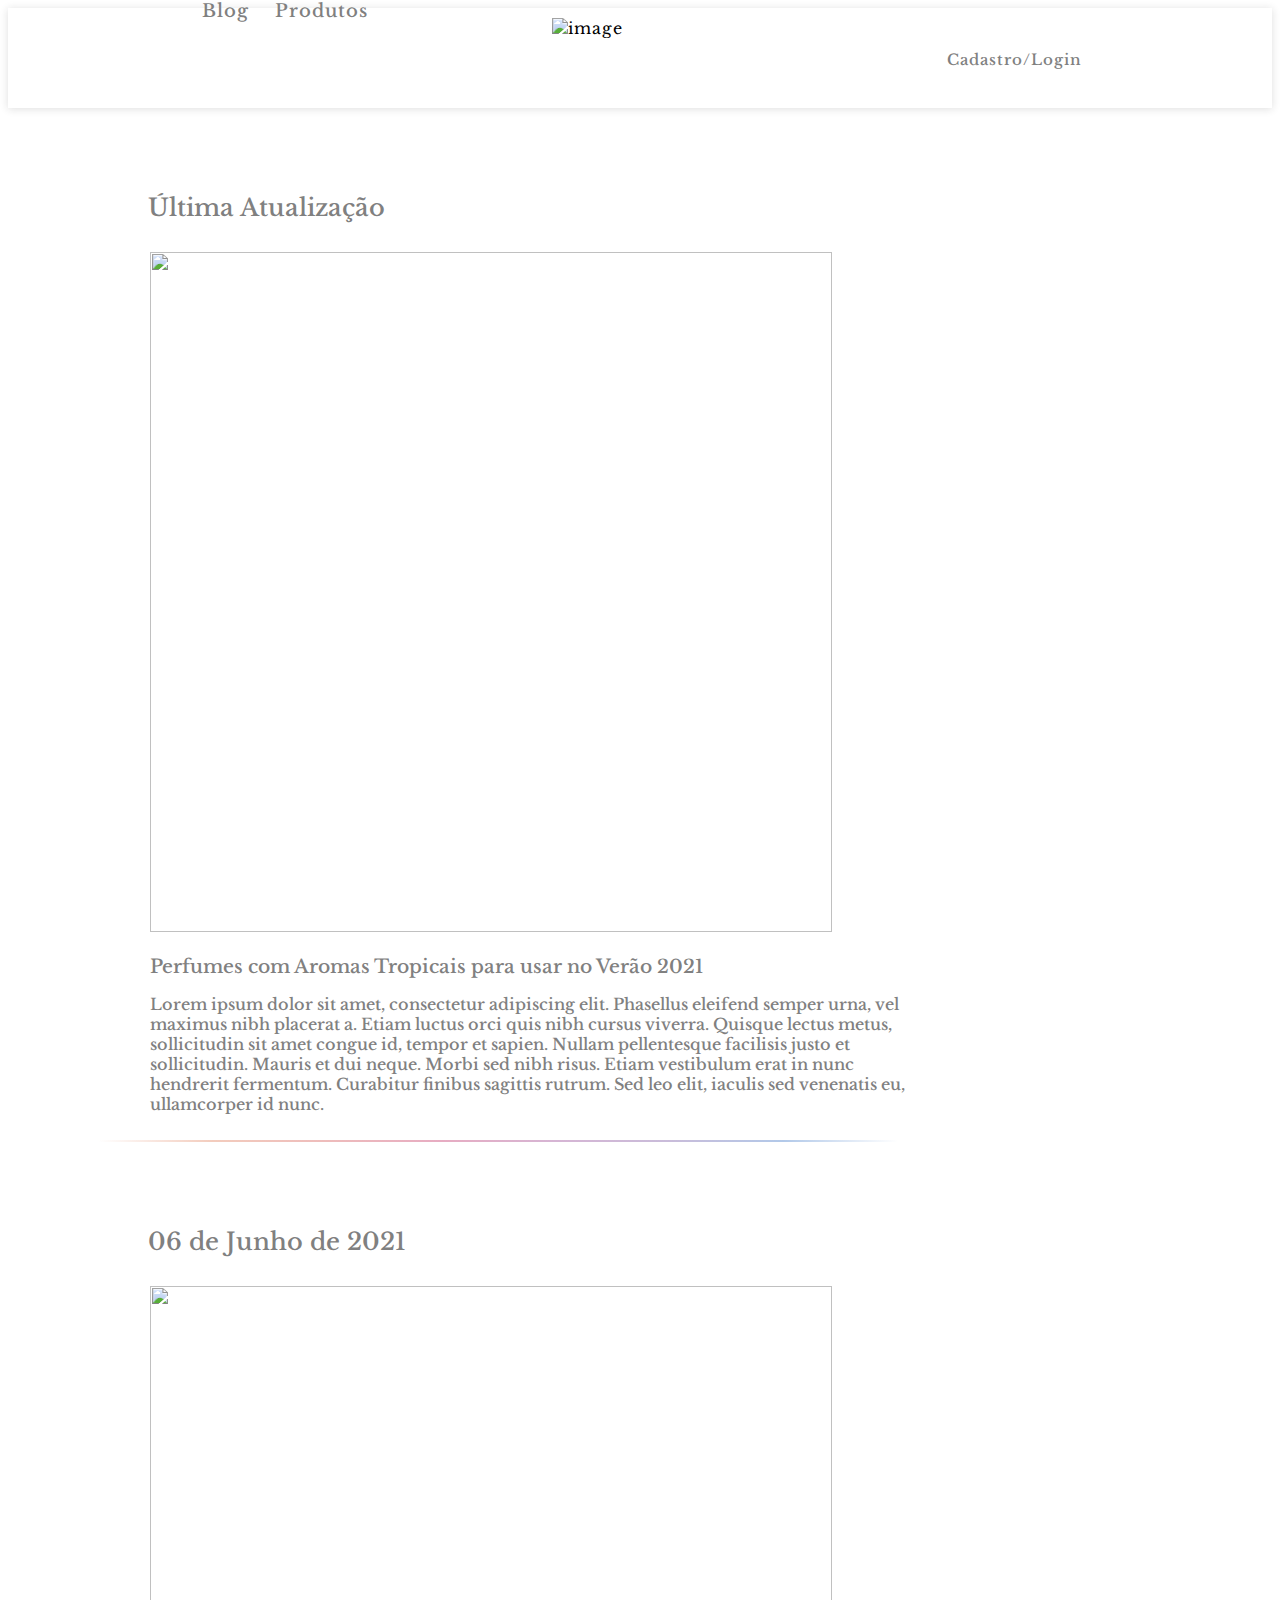
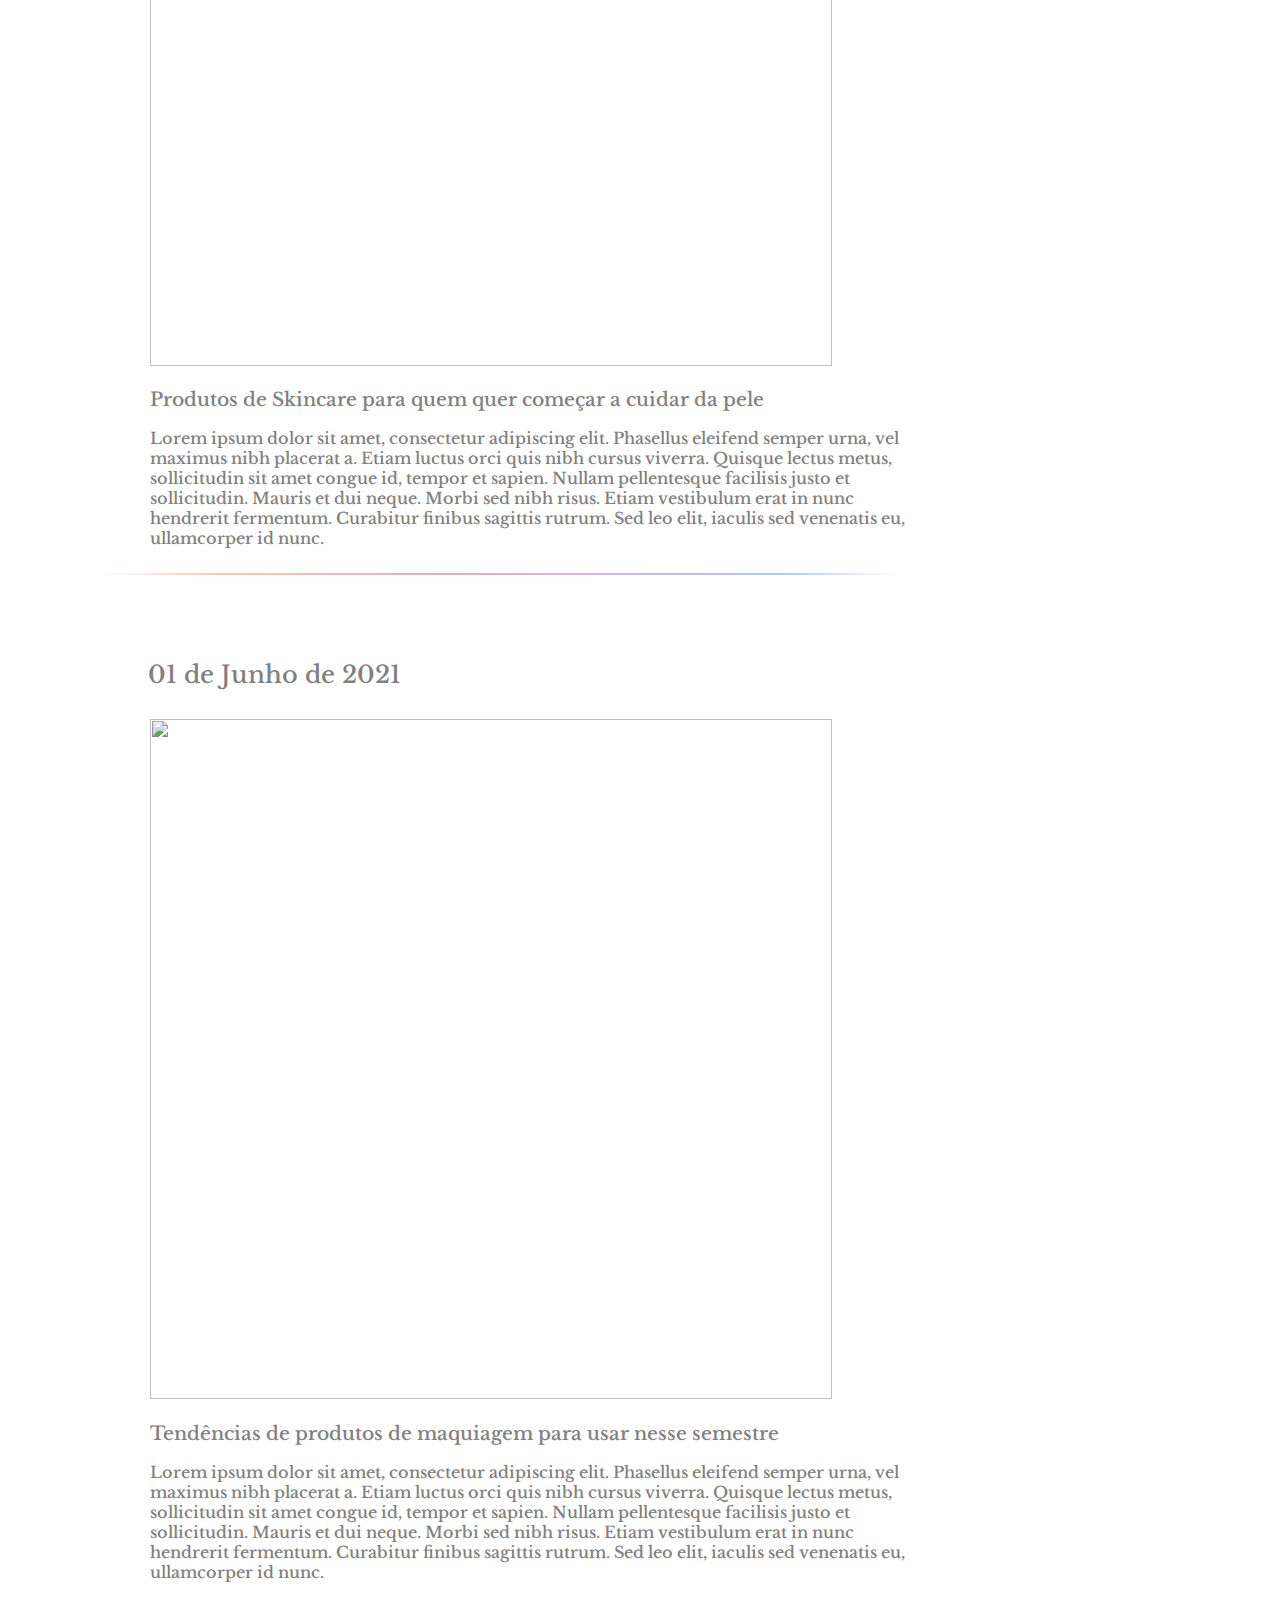
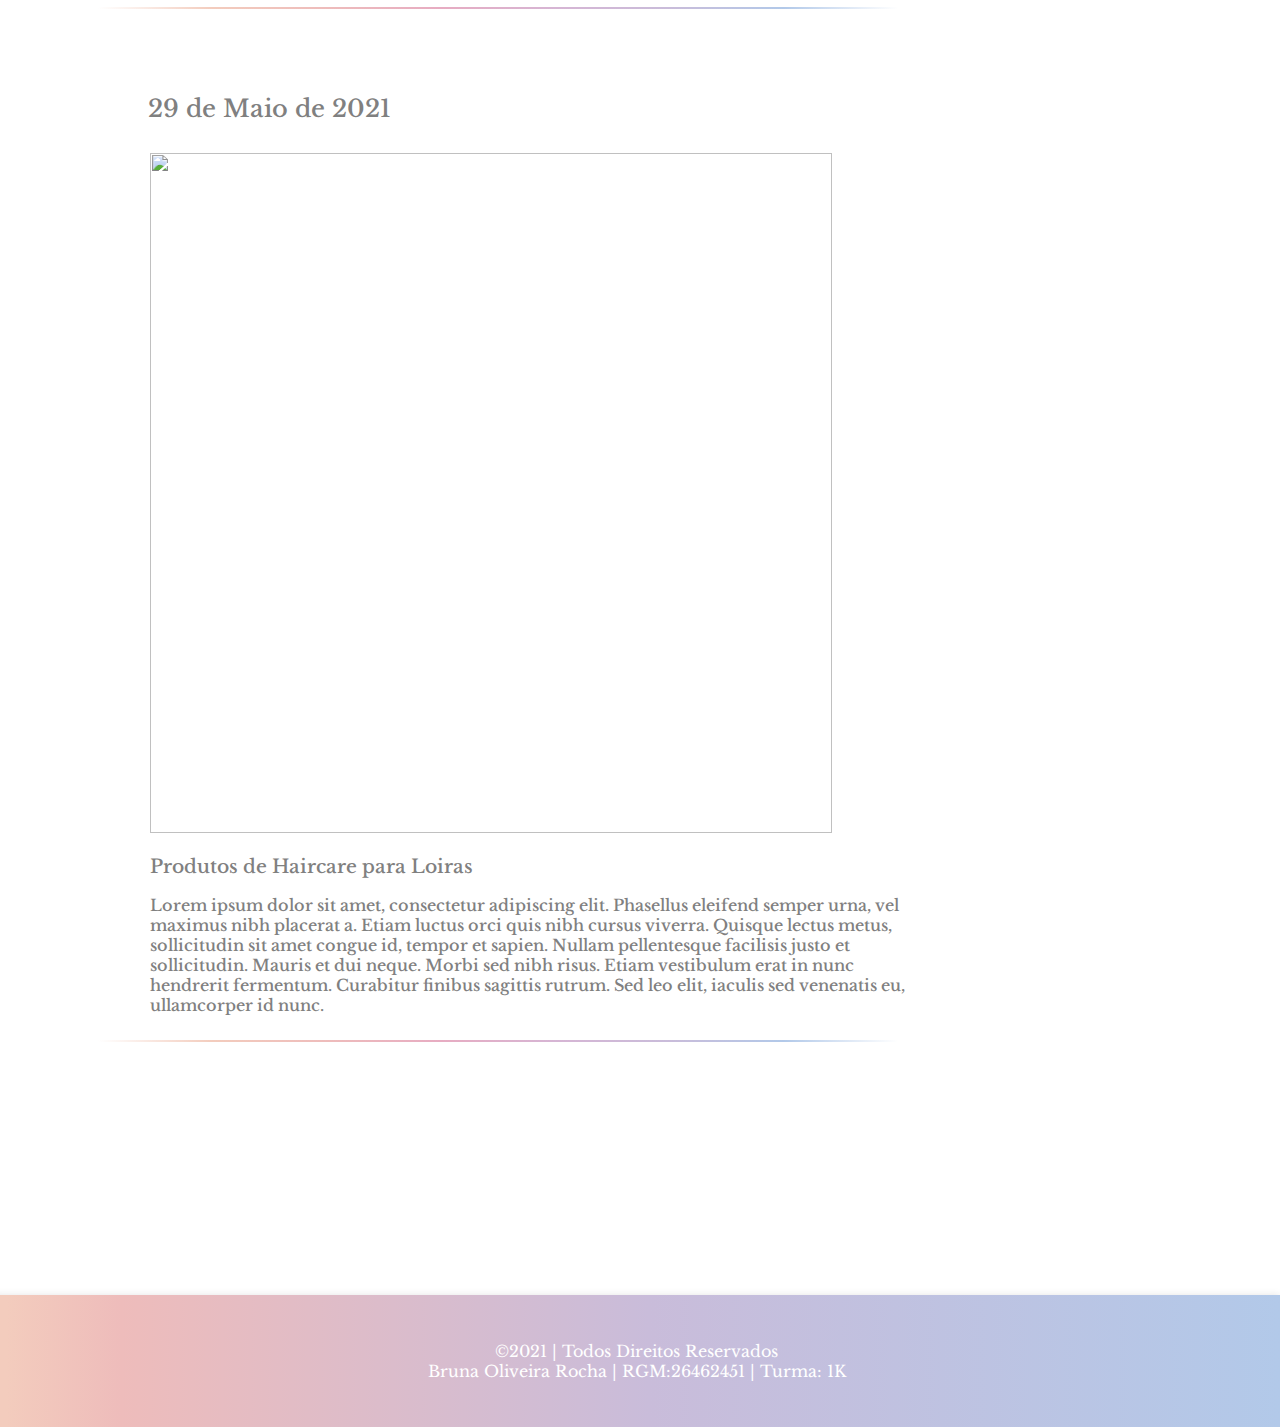
==== index.html @ d84333a5 "Add files via upload" ====
<!DOCTYPE html>
<html lang="en">
<head>
    <meta charset="UTF-8">
    <meta http-equiv="X-UA-Compatible" content="IE=edge">
    <meta name="viewport" content="width=device-width, initial-scale=1.0">
    <link href="style.css" rel="stylesheet" type="text/css">
    <link rel="preconnect" href="https://fonts.gstatic.com">
    <link href="https://fonts.googleapis.com/css2?family=Libre+Baskerville&display=swap" rel="stylesheet">
    <title>Blog | Love Yourself</title>

    <!--Navbarr-->
    <div class="navbar"> 
    <section class="logo">
    <img src="love.svg" alt="image">
    <div class="form">
    <a href="cadastro.html">Cadastro/Login</a>
    </div>
    <div class="blog">
    <a href="index.html">Blog</a>
    <a href="produtos.html">Produtos</a>
    </div>
    </section>
    </div>

    <!--Posts-->
    <h2>Última Atualização</h2>
    <img class="imagempost"src="imagens/post1.jpg">
    <h3 class="titulopost">Perfumes com Aromas Tropicais para usar no Verão 2021</h3>
    <p class="textopost">Lorem ipsum dolor sit amet, consectetur adipiscing elit. Phasellus eleifend semper urna, vel maximus nibh placerat a. Etiam luctus orci quis nibh cursus viverra. Quisque lectus metus, sollicitudin sit amet congue id, tempor et sapien. 
    Nullam pellentesque facilisis justo et sollicitudin. Mauris et dui neque. Morbi sed nibh risus. Etiam vestibulum erat in nunc hendrerit fermentum. Curabitur finibus sagittis rutrum. Sed leo elit, iaculis sed venenatis eu, ullamcorper id nunc. </p>
    </div>
    <hr class="hr2">

    <!--Posts-->
    <h2>06 de Junho de 2021</h2>
    <img class="imagempost"src="imagens/post2.jpg">
    <h3 class="titulopost">Produtos de Skincare para quem quer começar a cuidar da pele</h3>
    <p class="textopost">Lorem ipsum dolor sit amet, consectetur adipiscing elit. Phasellus eleifend semper urna, vel maximus nibh placerat a. Etiam luctus orci quis nibh cursus viverra. Quisque lectus metus, sollicitudin sit amet congue id, tempor et sapien. 
    Nullam pellentesque facilisis justo et sollicitudin. Mauris et dui neque. Morbi sed nibh risus. Etiam vestibulum erat in nunc hendrerit fermentum. Curabitur finibus sagittis rutrum. Sed leo elit, iaculis sed venenatis eu, ullamcorper id nunc. </p>
    </div>
    <hr class="hr2">

    <!--Posts-->
    <h2>01 de Junho de 2021</h2>
    <img class="imagempost"src="imagens/post3.jpg">
    <h3 class="titulopost">Tendências de produtos de maquiagem para usar nesse semestre</h3>
    <p class="textopost">Lorem ipsum dolor sit amet, consectetur adipiscing elit. Phasellus eleifend semper urna, vel maximus nibh placerat a. Etiam luctus orci quis nibh cursus viverra. Quisque lectus metus, sollicitudin sit amet congue id, tempor et sapien. 
    Nullam pellentesque facilisis justo et sollicitudin. Mauris et dui neque. Morbi sed nibh risus. Etiam vestibulum erat in nunc hendrerit fermentum. Curabitur finibus sagittis rutrum. Sed leo elit, iaculis sed venenatis eu, ullamcorper id nunc. </p>
    </div>
    <hr class="hr2">

    <!--Posts-->
    <h2>29 de Maio de 2021</h2>
    <img class="imagempost"src="imagens/post4.jpg">
    <h3 class="titulopost">Produtos de Haircare para Loiras</h3>
    <p class="textopost">Lorem ipsum dolor sit amet, consectetur adipiscing elit. Phasellus eleifend semper urna, vel maximus nibh placerat a. Etiam luctus orci quis nibh cursus viverra. Quisque lectus metus, sollicitudin sit amet congue id, tempor et sapien. 
    Nullam pellentesque facilisis justo et sollicitudin. Mauris et dui neque. Morbi sed nibh risus. Etiam vestibulum erat in nunc hendrerit fermentum. Curabitur finibus sagittis rutrum. Sed leo elit, iaculis sed venenatis eu, ullamcorper id nunc. </p>
    </div>
    <hr class="hr2">
    

     <!--Footer-->
    <footer class="footer">
    <p>©2021 | Todos Direitos Reservados<br>
    Bruna Oliveira Rocha | RGM:26462451 | Turma: 1K 
    </p>

</body>
</html>
---- style.css ----
body {
    background-color: #ffffff;
    font-family: 'Libre Baskerville', serif;
    font-style: normal;
}
.navbar {
    background-color: #FFFFFF;
    height: 100px;
    margin-top: 0px;
    letter-spacing: 1px;
    box-shadow: 0px 1px 8px rgba(36, 36, 36, 0.15);
}
.logo {
    padding-top: 10px;
    padding-left: 43%;
}
.form {
    font-size: 15px;
    font-weight: 500;
    float: right;
    padding-right: 170px;
    padding-top: 32px;
}
a {
    text-decoration: none;
    color: #808080;
    padding-right: 20px;
    font-weight: 500;
}
a:link a:visited {
    color: #f2f2f2;
}
a:hover {
   color: #b2c9e9;
}
.blog {
    font-size: 18px;
    font-weight: 500;
    margin-left: -350px;
    margin-top: -38px;
}
.blog a:hover {
    color: #E7ACC2;

}

/*Posts*/
h2 {
    color:#808080;
    font-style: normal;
    font-weight: 500;
    margin-left: 140px;
    margin-top: 85px;
}

.hr2 {
    margin-top: 2%;
    margin-left: 90px;
    width: 800px;
    border: 0;
    height: 2px;
    background-image: linear-gradient(to right, transparent, #f3ccbd, #eebcbb, #e7acc2, #d6b5d4, #c9bcda, #b2c9e9, transparent);  
}
.imagempost {
    width: 682px;
    height: 680px;
    margin-top: 10px;
    margin-left: 142px;
    image-resolution: 100%;
}
.titulopost {
    font-weight: 500;
    font-style: normal;
    margin-left: 142px;
    color: #808080;
}
.textopost {
    width: 60%;
    font-weight: 500;
    font-style: normal;
    margin-left: 142px;
    margin-top: -2px;
    color: #808080;
}

/*Botão Ver Mais*/
a.btnmore {
    border: 3px solid #E7ACC2;
    color: #E7ACC2;
    margin-left: 50%;
    height: 250px;
    border: (to right, #f3ccbd 1%, #eebcbb 10%, #c9bcda 51%, #b2c9e9 100%);
}
a.btnmore:after {
    border: 3px solid #E7ACC2;
    border: linear-gradient(to right, #f3ccbd 1%, #eebcbb 10%, #c9bcda 51%, #b2c9e9 100%);
    opacity: 0;
}
a.btnmore:hover:after {
    background-image: linear-gradient(to right, #f3ccbd 1%, #eebcbb 10%, #c9bcda 51%, #b2c9e9 100%);
}
.footer {
    background-image: linear-gradient(to right, #f3ccbd 1%, #eebcbb 10%, #c9bcda 51%, #b2c9e9 100%);
    margin-top: 20%;
    text-align: center;
    padding-top: 30px;
    margin-bottom: -15px;
    margin-left: -15px;
    margin-right: -8px;
    padding-bottom: 30px;
    box-shadow: 0px 1px 8px rgba(36, 36, 36, 0.15);
    color: #FFF;
    font-style: normal;
  }
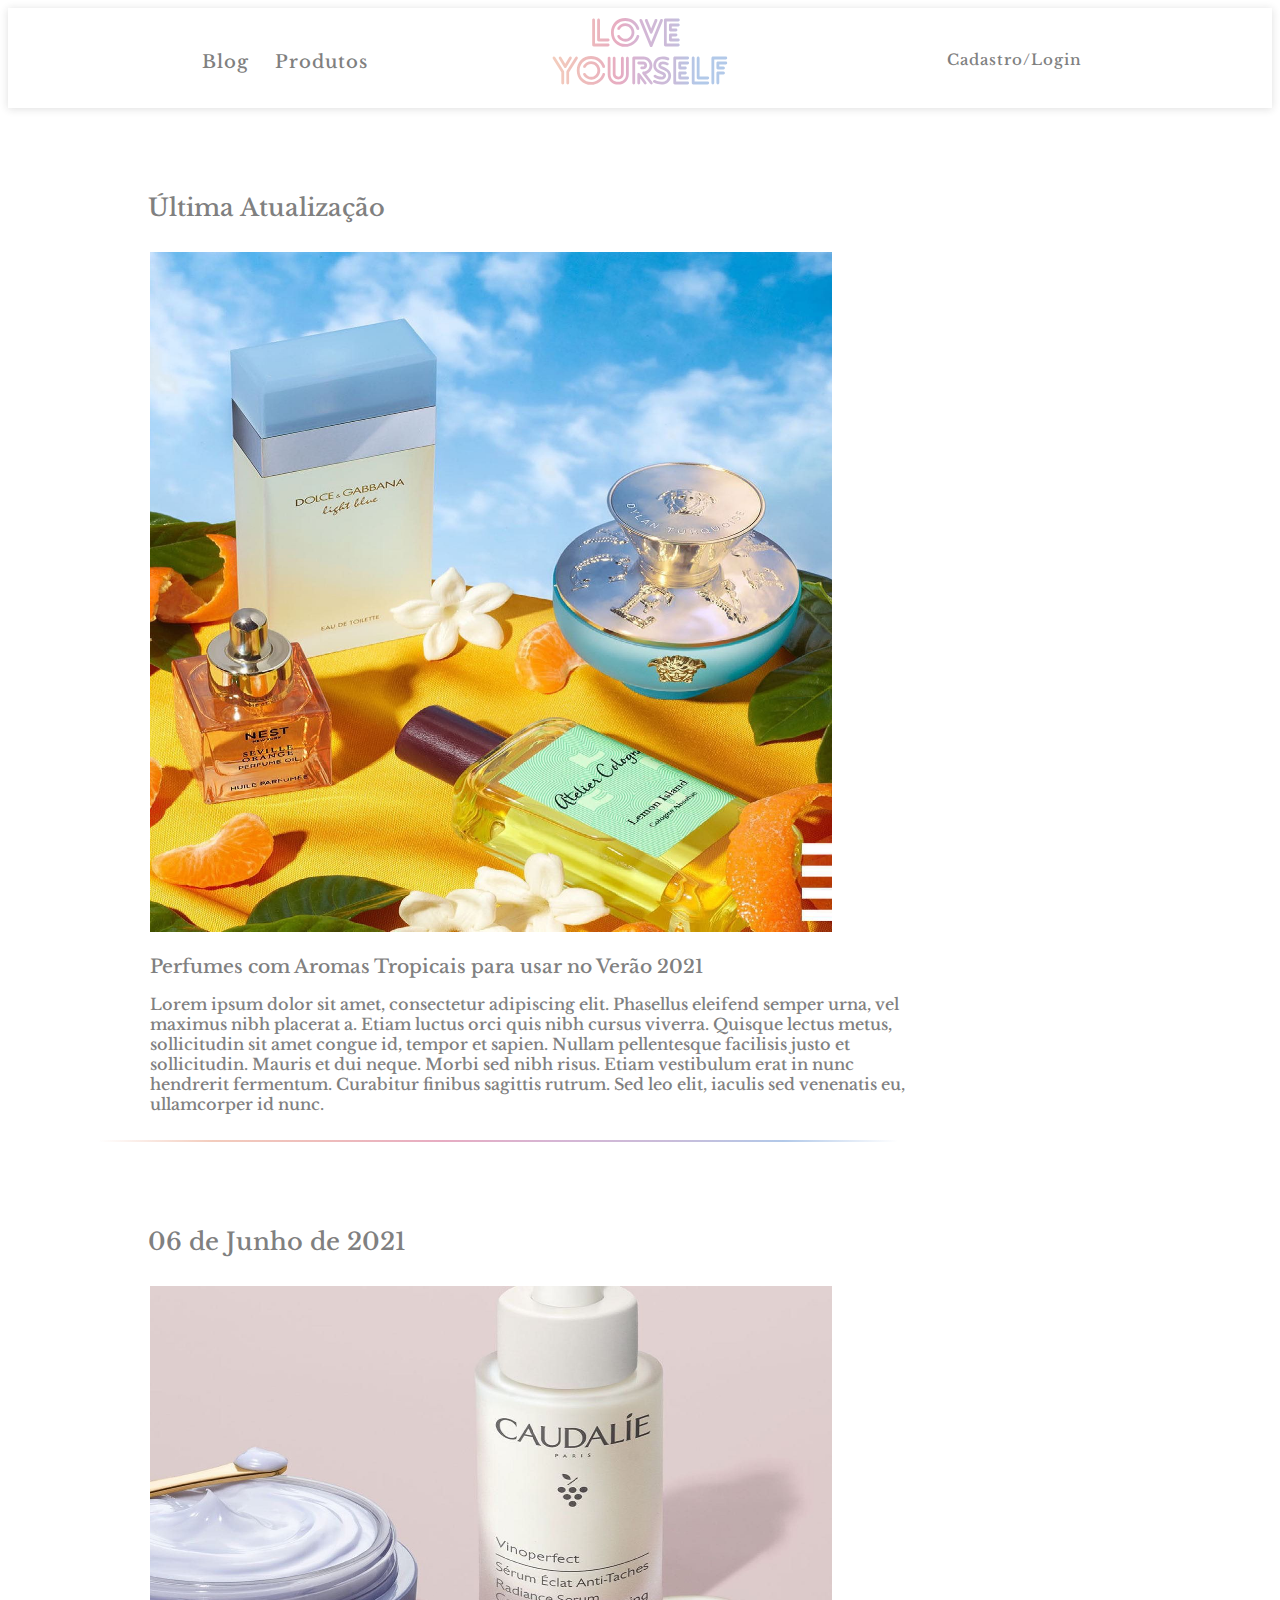
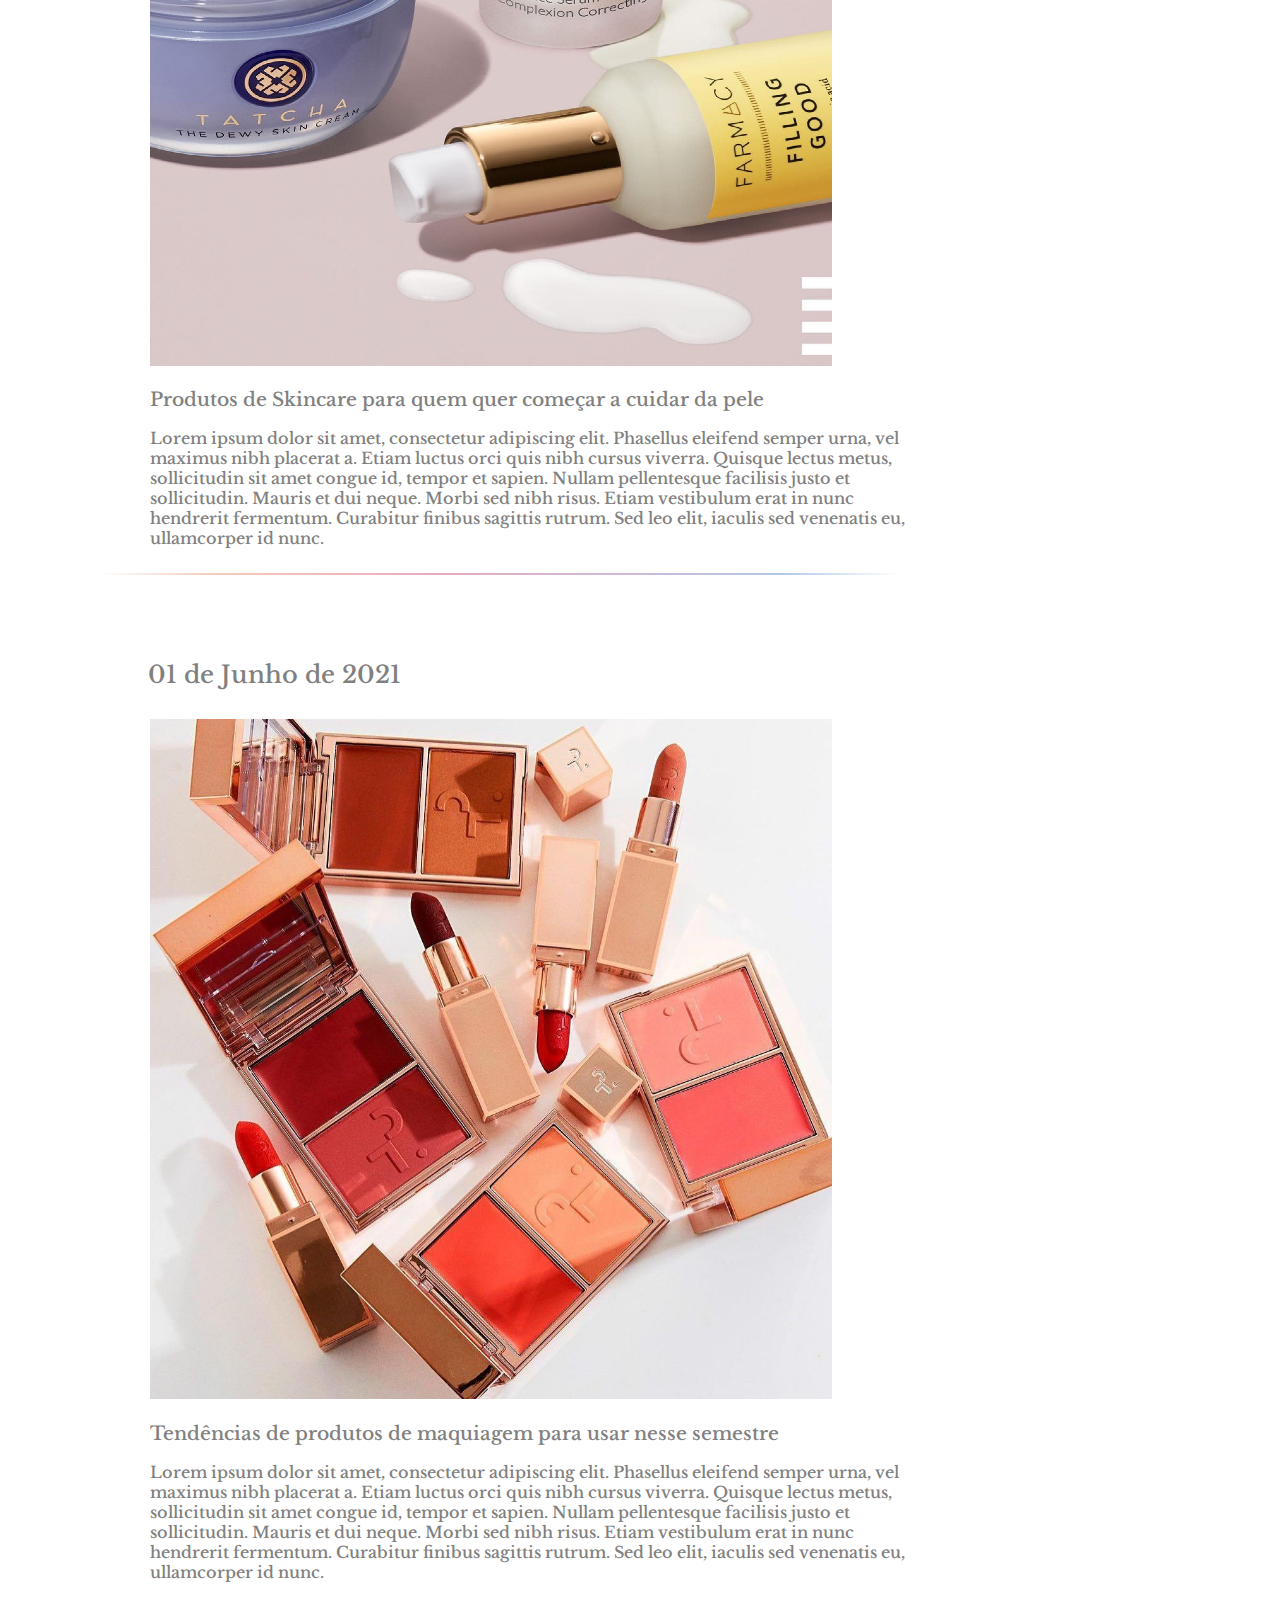
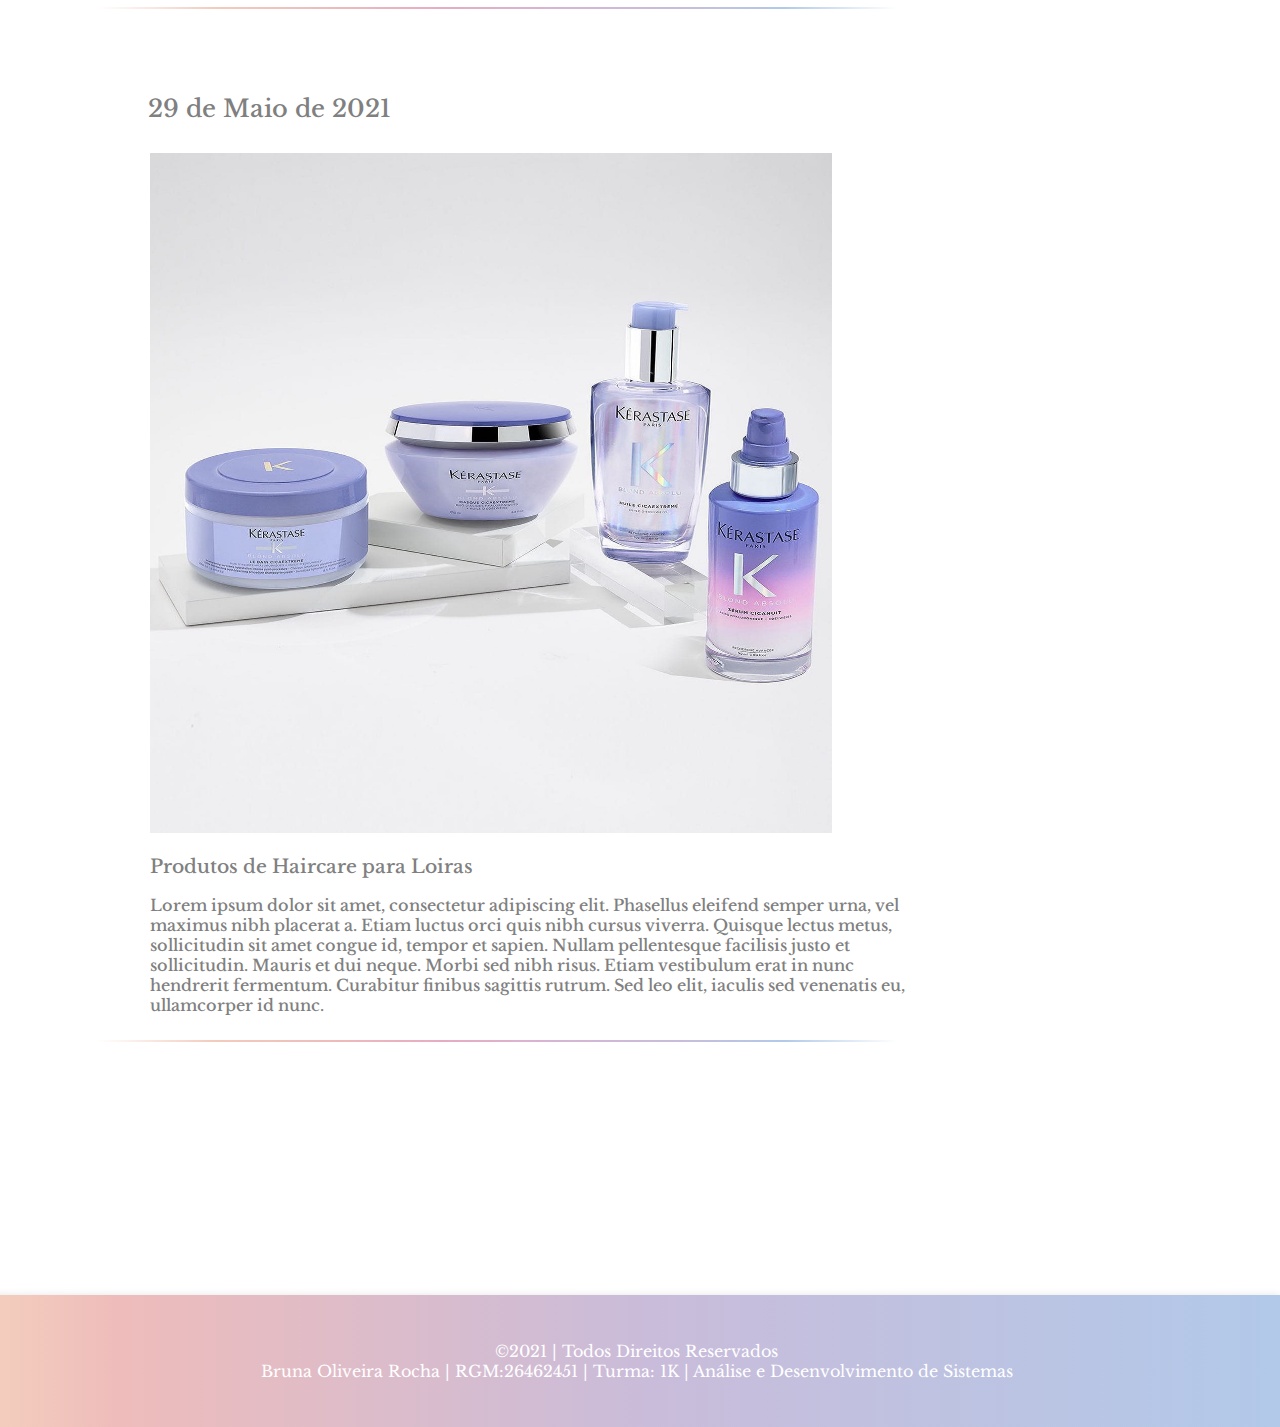
==== commit 253875ca: "Update index.html" ====
--- a/index.html
+++ b/index.html
@@ -63,8 +63,8 @@
      <!--Footer-->
     <footer class="footer">
     <p>©2021 | Todos Direitos Reservados<br>
-    Bruna Oliveira Rocha | RGM:26462451 | Turma: 1K 
+    Bruna Oliveira Rocha | RGM:26462451 | Turma: 1K | Análise e Desenvolvimento de Sistemas
     </p>
 
 </body>
-</html>+</html>
